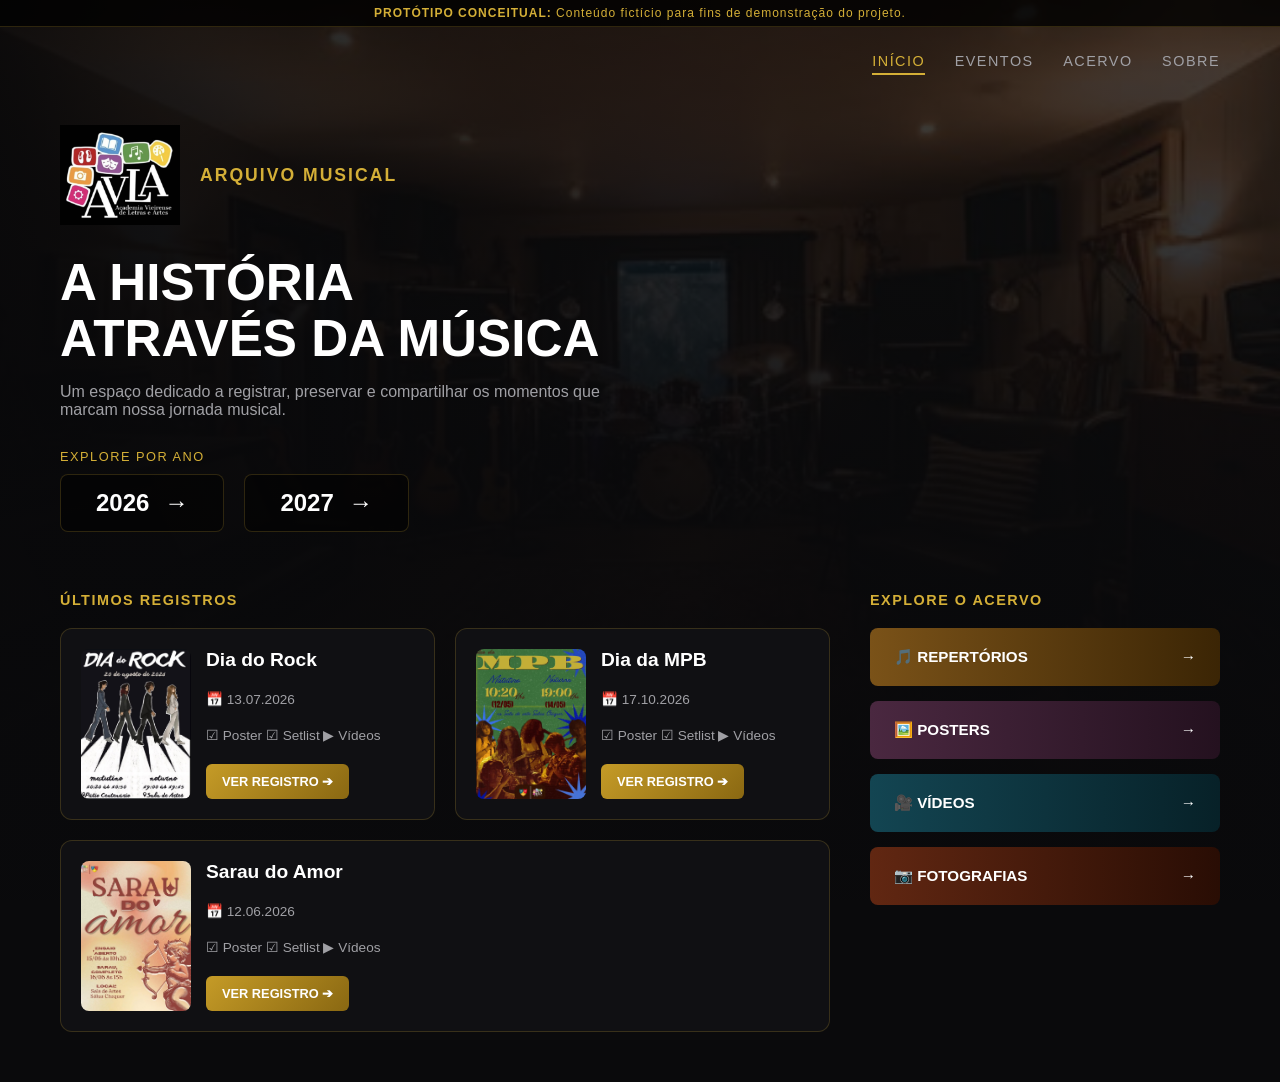
==== index.html @ d9adf12b "Add files via upload" ====
<!DOCTYPE html>
<html lang="pt-BR">
<head>
    <meta charset="UTF-8">
    <meta name="viewport" content="width=device-width, initial-scale=1.0">
    <title>Arquivo Musical</title>
    <link rel="stylesheet" href="style.css">
</head>
<body>

    <!-- BANNER SUPERIOR DE AVISO -->
    <div class="banner-aviso">
        <p><strong>PROTÓTIPO CONCEITUAL:</strong> Conteúdo fictício para fins de demonstração do projeto.</p>
    </div>

    <!-- MENU DE NAVEGAÇÃO -->
    <nav class="navbar">
        <div class="nav-links">
            <a href="#" class="active">INÍCIO</a>
            <a href="#">EVENTOS</a>
            <a href="#">ACERVO</a>
            <a href="#">SOBRE</a>
        </div>
    </nav>

    <!-- CABEÇALHO / HERO -->
    <header class="hero">
        <div class="logo-area">
            <img src="imagens/logo-nucleo.jpeg" alt="Símbolo do Núcleo" class="logo-img">
            <div class="logo-title">ARQUIVO MUSICAL</div>
        </div>

        <h1 class="main-title">A HISTÓRIA<br>ATRAVÉS DA MÚSICA</h1>
        <p class="subtitle">Um espaço dedicado a registrar, preservar e compartilhar os momentos que marcam nossa jornada musical.</p>

        <div class="anos-section">
            <span class="section-label">EXPLORE POR ANO</span>
            <div class="anos-grid">
                <a href="#" class="ano-card">2026 <span>→</span></a>
                <a href="#" class="ano-card">2027 <span>→</span></a>
            </div>
        </div>
    </header>

    <!-- CONTEÚDO PRINCIPAL (DASHBOARD) -->
    <main class="main-content">
        <!-- COLUNA DE REGISTROS -->
        <section class="registros-col">
            <h2 class="section-title">ÚLTIMOS REGISTROS</h2>
            
            <div class="cards-list">
                <!-- REGISTRO 1 -->
                <div class="event-card">
                    <img src="imagens/poster-aurora.jpeg" alt="Poster Dia do Rock" class="card-thumb">
                    <div class="card-info">
                        <h3>Dia do Rock</h3>
                        <p class="card-date">📅 13.07.2026</p>
                        <div class="card-tags">
                            <span>☑ Poster</span>
                            <span>☑ Setlist</span>
                            <span>▶ Vídeos</span>
                        </div>
                        <a href="festival-aurora.html" class="btn-gold">VER REGISTRO ➔</a>
                    </div>
                </div>

                <!-- REGISTRO 2 -->
                <div class="event-card">
                    <img src="imagens/poster-inverno.jpeg" alt="Poster Dia da MPB" class="card-thumb">
                    <div class="card-info">
                        <h3>Dia da MPB</h3>
                        <p class="card-date">📅 17.10.2026</p>
                        <div class="card-tags">
                            <span>☑ Poster</span>
                            <span>☑ Setlist</span>
                            <span>▶ Vídeos</span>
                        </div>
                        <a href="#" class="btn-gold">VER REGISTRO ➔</a>
                    </div>
                </div>

                <!-- REGISTRO 3: SARAU DO AMOR -->
                <div class="event-card">
                    <img src="imagens/poster-sarau.jpeg" alt="Poster Sarau do Amor" class="card-thumb">
                    <div class="card-info">
                        <h3>Sarau do Amor</h3>
                        <p class="card-date">📅 12.06.2026</p>
                        <div class="card-tags">
                            <span>☑ Poster</span>
                            <span>☑ Setlist</span>
                            <span>▶ Vídeos</span>
                        </div>
                        <a href="#" class="btn-gold">VER REGISTRO ➔</a>
                    </div>
                </div>
            </div>
        </section>

        <!-- COLUNA LATERAL DE ACERVO -->
        <aside class="acervo-col">
            <h2 class="section-title">EXPLORE O ACERVO</h2>
            <div class="acervo-menu">
                <a href="#" class="acervo-btn btn-repertorio"><span>🎵 REPERTÓRIOS</span> <span>→</span></a>
                <a href="#" class="acervo-btn btn-posters"><span>🖼️ POSTERS</span> <span>→</span></a>
                <a href="#" class="acervo-btn btn-videos"><span>🎥 VÍDEOS</span> <span>→</span></a>
                <a href="#" class="acervo-btn btn-fotos"><span>📷 FOTOGRAFIAS</span> <span>→</span></a>
            </div>
        </aside>
    </main>

</body>
</html>
---- style.css ----
/* VARIABLES & COLOR PALETTE */
:root {
    --gold: #d4af37;
    --bg-dark: #0a0a0c;
    --card-bg: rgba(18, 18, 22, 0.85);
    --border-color: rgba(212, 175, 55, 0.2);
    --text-main: #ffffff;
    --text-muted: #a0a0a5;
}

/* RESET GLOBAL */
* {
    margin: 0;
    padding: 0;
    box-sizing: border-box;
    font-family: Arial, sans-serif;
}

body {
    background-color: var(--bg-dark);
    color: var(--text-main);
    background-image: linear-gradient(to bottom, rgba(10, 10, 12, 0.75), rgba(10, 10, 12, 0.95)), 
                      url('./imagens/fundo.jpeg');
    background-size: cover;
    background-position: center;
    background-attachment: fixed;
    padding-bottom: 50px;
}

/* BANNER SUPERIOR */
.banner-aviso {
    background: rgba(0, 0, 0, 0.8);
    color: var(--gold);
    text-align: center;
    padding: 6px;
    font-size: 0.75rem;
    letter-spacing: 1px;
    border-bottom: 1px solid var(--border-color);
}

/* NAV BAR */
.navbar {
    display: flex;
    justify-content: flex-end;
    padding: 25px 60px;
}

.nav-links a {
    color: var(--text-muted);
    text-decoration: none;
    font-size: 0.9rem;
    letter-spacing: 1.5px;
    margin-left: 25px;
}

.nav-links a.active {
    color: var(--gold);
    border-bottom: 2px solid var(--gold);
    padding-bottom: 4px;
}

/* HERO SECTION */
.hero {
    padding: 20px 60px;
    max-width: 850px;
}

.logo-area {
    display: flex;
    align-items: center;
    gap: 20px;
    margin-bottom: 20px;
}

.logo-img {
    width: 120px;
    height: 120px;
    object-fit: contain;
}

.logo-title {
    color: var(--gold);
    font-size: 1.1rem;
    letter-spacing: 2px;
    font-weight: bold;
}

.main-title {
    font-size: 3.2rem;
    line-height: 1.1;
    font-weight: 700;
    margin-bottom: 15px;
}

.subtitle {
    color: var(--text-muted);
    font-size: 1rem;
    margin-bottom: 30px;
    max-width: 550px;
}

.section-label {
    display: block;
    color: var(--gold);
    font-size: 0.8rem;
    letter-spacing: 1.5px;
    margin-bottom: 10px;
}

.anos-grid {
    display: flex;
    gap: 20px;
}

.ano-card {
    background: rgba(0, 0, 0, 0.5);
    border: 1px solid var(--border-color);
    color: var(--text-main);
    text-decoration: none;
    padding: 14px 35px;
    border-radius: 8px;
    font-size: 1.5rem;
    font-weight: bold;
    display: flex;
    align-items: center;
    gap: 15px;
}

/* ESTRUTURA PRINCIPAL */
.main-content {
    display: grid;
    grid-template-columns: 1fr 350px;
    gap: 40px;
    padding: 40px 60px 0 60px;
    align-items: start;
}

.section-title {
    color: var(--gold);
    font-size: 0.9rem;
    letter-spacing: 1.5px;
    margin-bottom: 20px;
}

/* CARDS DE EVENTOS */
.cards-list {
    display: flex;
    gap: 20px;
    flex-wrap: wrap;
}

.event-card {
    background: var(--card-bg);
    border: 1px solid var(--border-color);
    border-radius: 12px;
    padding: 20px;
    display: flex;
    gap: 15px;
    flex: 1 1 calc(50% - 20px);
    min-width: 280px;
}

.card-thumb {
    width: 110px;
    height: 150px;
    object-fit: cover;
    border-radius: 8px;
}

.card-info {
    display: flex;
    flex-direction: column;
    justify-content: space-between;
}

.card-info h3 {
    font-size: 1.2rem;
}

.card-date, .card-tags {
    color: var(--text-muted);
    font-size: 0.85rem;
}

.btn-gold {
    background: linear-gradient(135deg, #c59b27, #8a6812);
    color: #fff;
    text-decoration: none;
    font-size: 0.8rem;
    font-weight: bold;
    padding: 10px 16px;
    border-radius: 6px;
    width: fit-content;
}

/* ACERVO */
.acervo-col {
    margin-top: 0;
}

.acervo-menu {
    display: flex;
    flex-direction: column;
    gap: 15px;
}

.acervo-btn {
    display: flex;
    justify-content: space-between;
    align-items: center;
    padding: 20px 24px;
    border-radius: 8px;
    text-decoration: none;
    color: #fff;
    font-weight: bold;
    font-size: 0.95rem;
    transition: transform 0.2s ease;
}

.acervo-btn:hover {
    transform: translateX(5px);
}

.btn-repertorio { background: linear-gradient(90deg, #7a5218, #3b2505); }
.btn-posters    { background: linear-gradient(90deg, #4a2840, #24111f); }
.btn-videos     { background: linear-gradient(90deg, #134552, #072128); }
.btn-fotos      { background: linear-gradient(90deg, #612712, #290d04); }

/* REGRA RESPONSIVA PARA CELULARES E TABLETS */
@media (max-width: 768px) {
    .navbar {
        justify-content: center;
        padding: 15px 20px;
    }

    .nav-links a {
        margin: 0 10px;
        font-size: 0.8rem;
    }

    .hero, .main-content {
        padding-left: 20px;
        padding-right: 20px;
    }

    .logo-area {
        flex-direction: column;
        align-items: flex-start;
        gap: 10px;
    }

    .logo-img {
        width: 100px;
        height: 100px;
    }

    .main-title {
        font-size: 2.2rem;
    }

    .main-content {
        grid-template-columns: 1fr;
        gap: 35px;
    }

    .event-card {
        flex: 1 1 100%;
    }
}
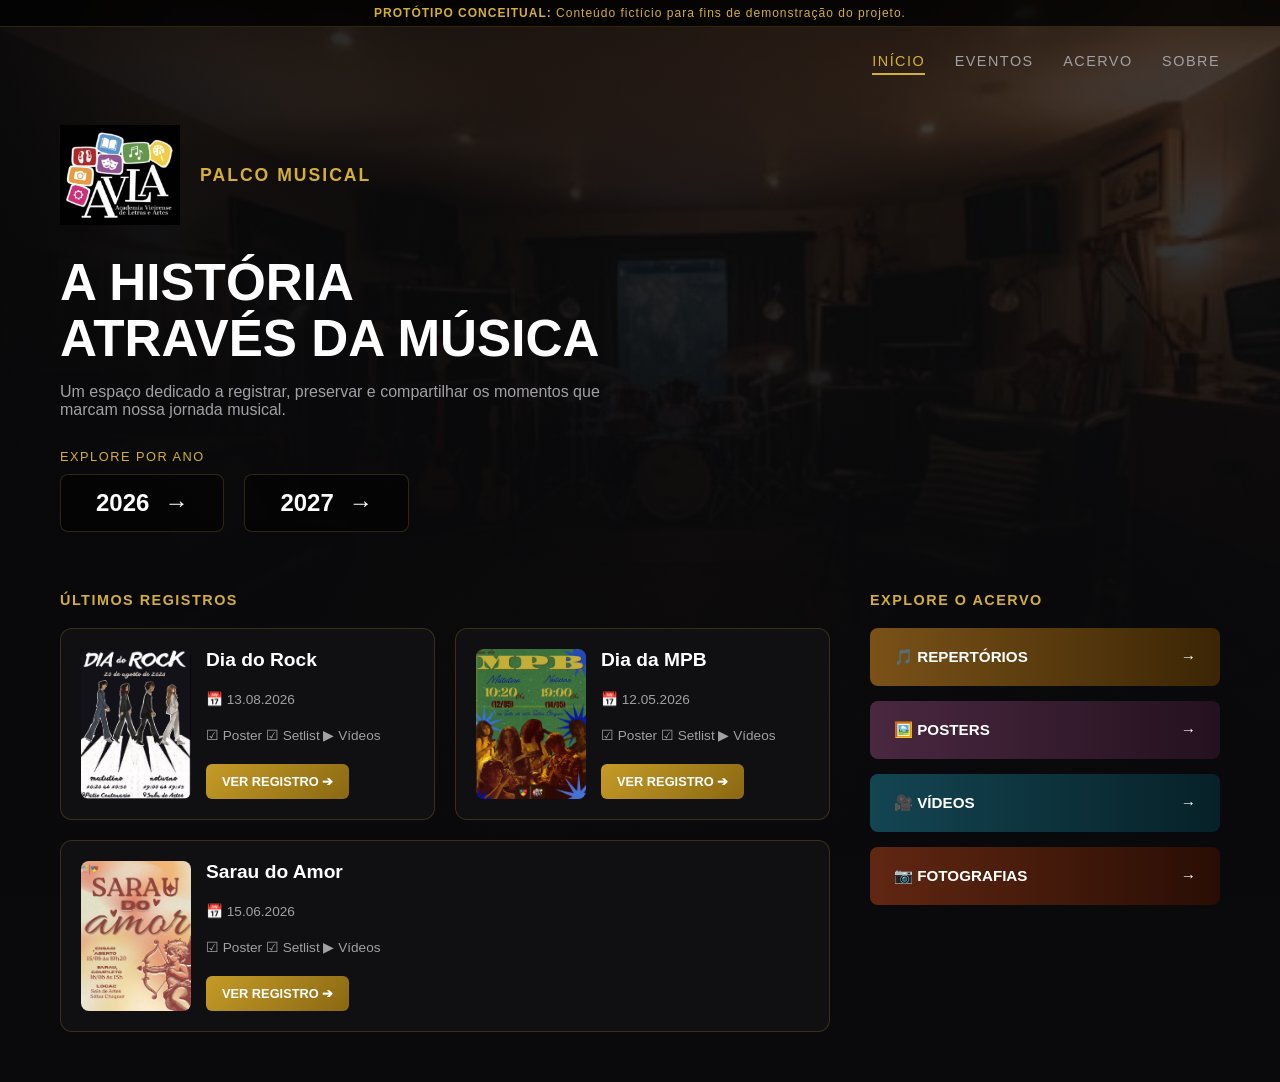
==== commit 36079ffc: "Update index.html" ====
--- a/index.html
+++ b/index.html
@@ -16,10 +16,10 @@
     <!-- MENU DE NAVEGAÇÃO -->
     <nav class="navbar">
         <div class="nav-links">
-            <a href="#" class="active">INÍCIO</a>
-            <a href="#">EVENTOS</a>
-            <a href="#">ACERVO</a>
-            <a href="#">SOBRE</a>
+            <a href="index.html" class="active">INÍCIO</a>
+            <a href="em-construcao.html">EVENTOS</a>
+            <a href="em-construcao.html">ACERVO</a>
+            <a href="em-construcao.html">SOBRE</a>
         </div>
     </nav>
 
@@ -27,7 +27,7 @@
     <header class="hero">
         <div class="logo-area">
             <img src="imagens/logo-nucleo.jpeg" alt="Símbolo do Núcleo" class="logo-img">
-            <div class="logo-title">ARQUIVO MUSICAL</div>
+            <div class="logo-title">PALCO MUSICAL</div>
         </div>
 
         <h1 class="main-title">A HISTÓRIA<br>ATRAVÉS DA MÚSICA</h1>
@@ -36,8 +36,8 @@
         <div class="anos-section">
             <span class="section-label">EXPLORE POR ANO</span>
             <div class="anos-grid">
-                <a href="#" class="ano-card">2026 <span>→</span></a>
-                <a href="#" class="ano-card">2027 <span>→</span></a>
+                <a href="em-construcao.html" class="ano-card">2026 <span>→</span></a>
+                <a href="em-construcao.html" class="ano-card">2027 <span>→</span></a>
             </div>
         </div>
     </header>
@@ -49,12 +49,12 @@
             <h2 class="section-title">ÚLTIMOS REGISTROS</h2>
             
             <div class="cards-list">
-                <!-- REGISTRO 1 -->
+                <!-- REGISTRO 1: DIA DO ROCK (LINK FUNCIONAL) -->
                 <div class="event-card">
                     <img src="imagens/poster-aurora.jpeg" alt="Poster Dia do Rock" class="card-thumb">
                     <div class="card-info">
                         <h3>Dia do Rock</h3>
-                        <p class="card-date">📅 13.07.2026</p>
+                        <p class="card-date">📅 13.08.2026</p>
                         <div class="card-tags">
                             <span>☑ Poster</span>
                             <span>☑ Setlist</span>
@@ -64,49 +64,49 @@
                     </div>
                 </div>
 
-                <!-- REGISTRO 2 -->
+                <!-- REGISTRO 2: DIA DA MPB (EM CONSTRUÇÃO) -->
                 <div class="event-card">
                     <img src="imagens/poster-inverno.jpeg" alt="Poster Dia da MPB" class="card-thumb">
                     <div class="card-info">
                         <h3>Dia da MPB</h3>
-                        <p class="card-date">📅 17.10.2026</p>
+                        <p class="card-date">📅 12.05.2026</p>
                         <div class="card-tags">
                             <span>☑ Poster</span>
                             <span>☑ Setlist</span>
                             <span>▶ Vídeos</span>
                         </div>
-                        <a href="#" class="btn-gold">VER REGISTRO ➔</a>
+                        <a href="em-construcao.html" class="btn-gold">VER REGISTRO ➔</a>
                     </div>
                 </div>
 
-                <!-- REGISTRO 3: SARAU DO AMOR -->
+                <!-- REGISTRO 3: SARAU DO AMOR (EM CONSTRUÇÃO) -->
                 <div class="event-card">
                     <img src="imagens/poster-sarau.jpeg" alt="Poster Sarau do Amor" class="card-thumb">
                     <div class="card-info">
                         <h3>Sarau do Amor</h3>
-                        <p class="card-date">📅 12.06.2026</p>
+                        <p class="card-date">📅 15.06.2026</p>
                         <div class="card-tags">
                             <span>☑ Poster</span>
                             <span>☑ Setlist</span>
                             <span>▶ Vídeos</span>
                         </div>
-                        <a href="#" class="btn-gold">VER REGISTRO ➔</a>
+                        <a href="em-construcao.html" class="btn-gold">VER REGISTRO ➔</a>
                     </div>
                 </div>
             </div>
         </section>
 
-        <!-- COLUNA LATERAL DE ACERVO -->
+        <!-- COLUNA LATERAL DE ACERVO (TODOS EM CONSTRUÇÃO) -->
         <aside class="acervo-col">
             <h2 class="section-title">EXPLORE O ACERVO</h2>
             <div class="acervo-menu">
-                <a href="#" class="acervo-btn btn-repertorio"><span>🎵 REPERTÓRIOS</span> <span>→</span></a>
-                <a href="#" class="acervo-btn btn-posters"><span>🖼️ POSTERS</span> <span>→</span></a>
-                <a href="#" class="acervo-btn btn-videos"><span>🎥 VÍDEOS</span> <span>→</span></a>
-                <a href="#" class="acervo-btn btn-fotos"><span>📷 FOTOGRAFIAS</span> <span>→</span></a>
+                <a href="em-construcao.html" class="acervo-btn btn-repertorio"><span>🎵 REPERTÓRIOS</span> <span>→</span></a>
+                <a href="em-construcao.html" class="acervo-btn btn-posters"><span>🖼️ POSTERS</span> <span>→</span></a>
+                <a href="em-construcao.html" class="acervo-btn btn-videos"><span>🎥 VÍDEOS</span> <span>→</span></a>
+                <a href="em-construcao.html" class="acervo-btn btn-fotos"><span>📷 FOTOGRAFIAS</span> <span>→</span></a>
             </div>
         </aside>
     </main>
 
 </body>
-</html>+</html>
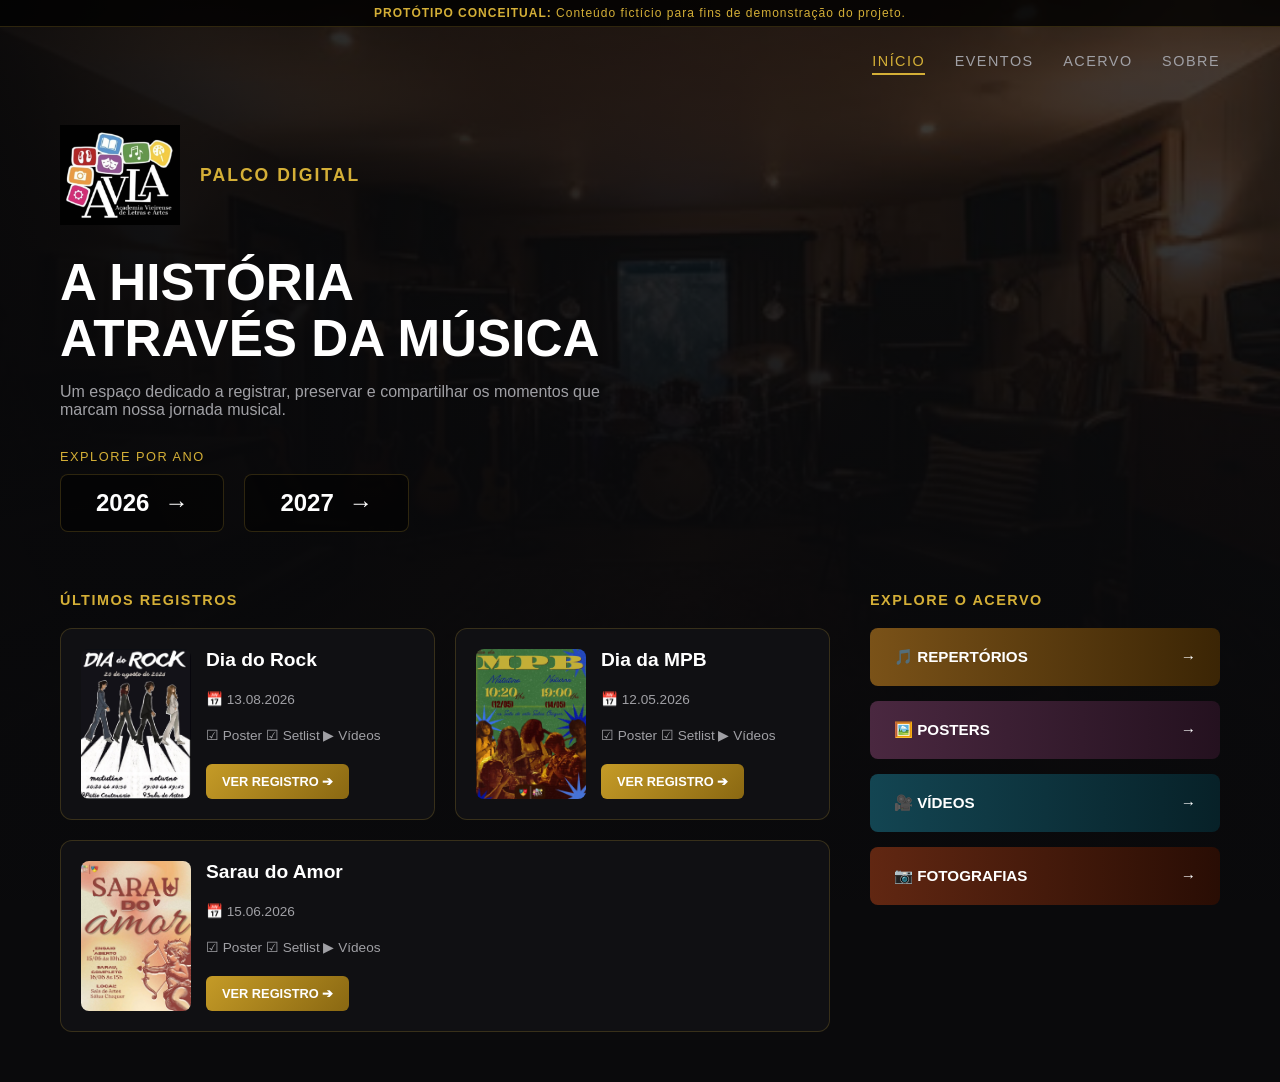
==== commit ecf7a66b: "Update index.html" ====
--- a/index.html
+++ b/index.html
@@ -27,7 +27,7 @@
     <header class="hero">
         <div class="logo-area">
             <img src="imagens/logo-nucleo.jpeg" alt="Símbolo do Núcleo" class="logo-img">
-            <div class="logo-title">PALCO MUSICAL</div>
+            <div class="logo-title">PALCO DIGITAL</div>
         </div>
 
         <h1 class="main-title">A HISTÓRIA<br>ATRAVÉS DA MÚSICA</h1>
